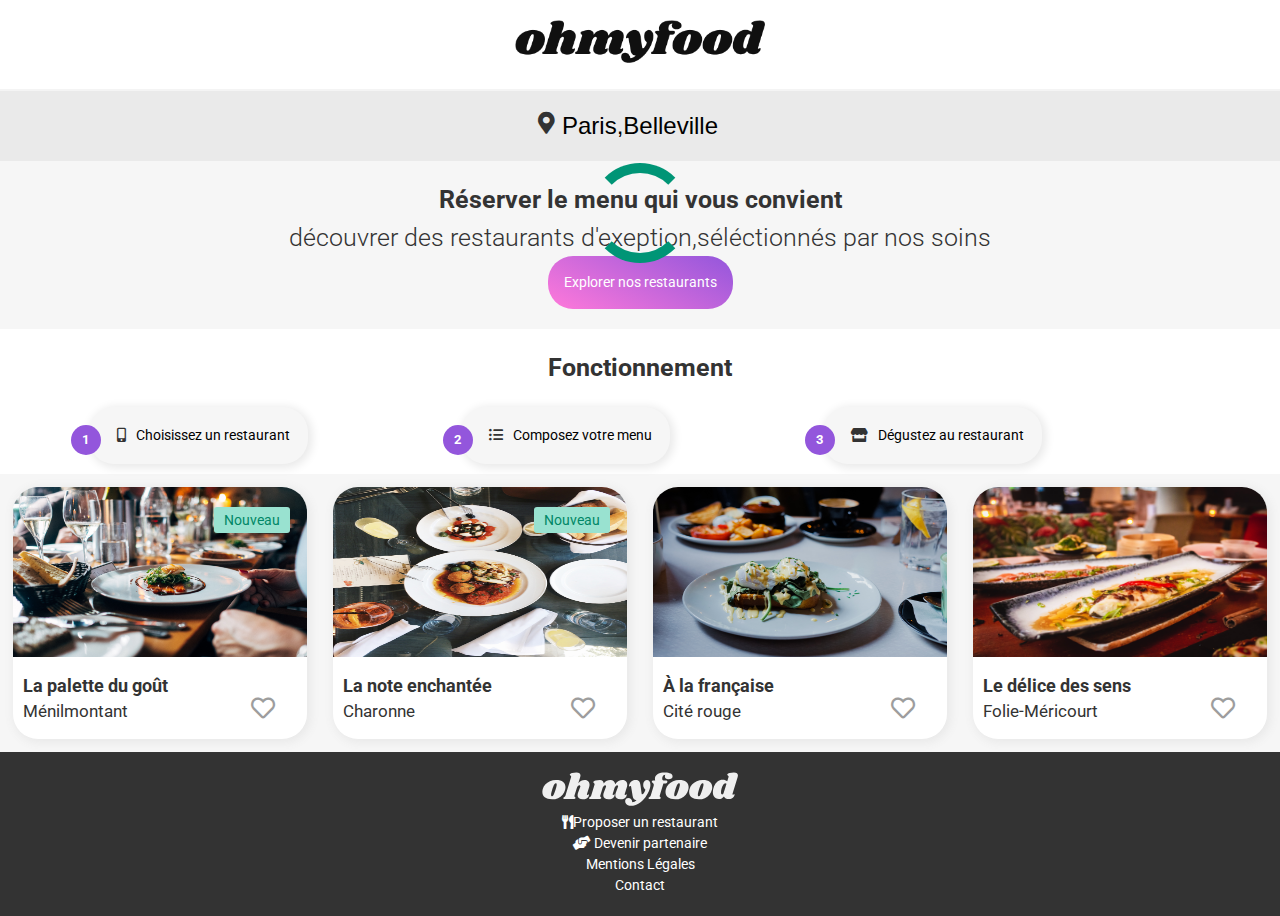
==== index.html @ 06ee43fe "update project" ====
<!DOCTYPE html>
<html>

<head>
    <meta charset="UTF-8" />
    <meta content="IE=edge" http-equiv="X-UA-Compatible">
    <meta content="width=device-width, initial-scale=1, user-scalable=0" name="viewport">
    <title>Bienvenue chez OhMyFood votre nouveau restaurant</title>
    <meta name="description" content="Bienvenue chez OhMyFood votre nouveau restaurant" />
    <link rel="shortcut icon" href="images/logo/ohmyfood@2x.svg" type="image/x-icon" />
    <link rel="preconnect" href="https://fonts.gstatic.com" />
    <link href="https://fonts.googleapis.com/css2?family=Shrikhand&display=swap" rel="stylesheet" />
    <link rel="preconnect" href="https://fonts.gstatic.com" />
    <link rel="preconnect" href="https://fonts.gstatic.com" />
    <link rel="preconnect" href="https://fonts.gstatic.com">
    <link href="https://fonts.googleapis.com/css2?family=Roboto:ital,wght@0,100;0,300;0,400;0,500;0,700;0,900;1,100;1,300;1,400;1,500;1,700;1,900&display=swap" rel="stylesheet">
    <link rel="stylesheet" href="https://use.fontawesome.com/releases/v5.8.1/css/all.css" crossorigin="anonymous">
    <link rel="stylesheet" href="https://cdnjs.cloudflare.com/ajax/libs/font-awesome/4.7.0/css/font-awesome.min.css">
    <link rel="stylesheet" href="main.css">

</head>

<body>
    <div id="Bloc-page">
        <header class="acceuil">
            <div id="titre-principal">
                <img src="images/logo/ohmyfood.png" alt="logo-ohmyfood" />
            </div>

            <div class="localisation">
                <form method="post" action="#">
                    <i class="fas fa-map-marker-alt"></i>
                    <input type="text" name="recherche" id="recherche" placeholder="Paris,Belleville" />
            </div>
        </header>
        <div id="explorer">

            <span>Réserver le menu qui vous convient</span>
            <p>découvrer des restaurants d'exeption,séléctionnés par nos soins</p>
            <a href="#Acceuil" class="custom-button">Explorer nos restaurants</a>
        </div>
        <div id="fonctionnement">
            <span>Fonctionnement</span>
            <ol>
                <li><span class="number">1</span><i class="fas fa-mobile-alt"></i><a href="#">Choisissez un
                        restaurant</a></li>
                <li><span class="number">2</span><i class="fas fa-list-ul"></i><a href="#">Composez votre menu</a></li>
                <li><span class="number">3</span><i class="fas fa-store"></i><a href="#">Dégustez au restaurant</a></li>
            </ol>
        </div>
        <div id="restaurant">
            <div class="item">
                <a href="La_palette_de_gout.html"> <img src="images/restaurants/jay-wennington-N_Y88TWmGwA-unsplash.jpg" alt="palette de gout" title="palette de gout" /></a>
                <div class="heart-block">

                    <div class="name">
                        <p>La palette du goût</p>
                        <span>Ménilmontant</span>
                    </div>

                    <div class="like"><i class="far fa-heart default-icon"></i><i class="fas fa-heart hover-icon"></i>
                    </div>
                </div>
                <div class="nouveau"><span>Nouveau</span></div>
            </div>
            <div class="item">
                <a href="La_note_enchantee.html"><img src="images/restaurants/stil-u2Lp8tXIcjw-unsplash.jpg" alt="La note enchantée" title="La note enchantée" /></a>
                <div class="heart-block">
                    <div class="name">
                        <p>La note enchantée</p>
                        <span>Charonne</span>
                    </div>

                    <div class="like"><i class="far fa-heart default-icon"></i><i class="fas fa-heart hover-icon"></i>
                    </div>


                </div>
                <div class="nouveau"><span>Nouveau</span></div>
            </div>

            <div class="item">
                <a href="A_la_francaise.html"> <img src="images/restaurants/toa-heftiba-DQKerTsQwi0-unsplash.jpg" alt="À la française" title="À la française" /></a>
                <div class="heart-block">
                    <div class="name">
                        <p>À la française</p>
                        <span>Cité rouge</span>
                    </div>
                    <div class="like"><i class="far fa-heart default-icon"></i><i class="fas fa-heart hover-icon"></i>
                    </div>
                </div>
            </div>
            <div class="item">
                <a href="Le_delice_des_sens.html"><img src="images/restaurants/louis-hansel-shotsoflouis-qNBGVyOCY8Q-unsplash.jpg" alt="Le délice des sens" title="Le délice des sens" /></a>
                <div class="heart-block">
                    <div class="name">
                        <p>Le délice des sens</p>
                        <span>Folie-Méricourt</span>
                    </div>
                    <div class="like"><i class="far fa-heart default-icon"></i><i class="fas fa-heart hover-icon"></i>
                    </div>
                </div>
            </div>
        </div>

        <footer>
            <div class="footer">
                <div class="footer__logo"> <img src="images/logo/ohmyfood@2x.svg" alt="logo-ohmyfood" /></div>
                <div class="footer__url">
                    <ul class="footer__url__list">
                        <li> <a href="#"><i class="fas fa-utensils footer__icon"></i>Proposer un restaurant</a></li>
                        <li>
                            <a href="#"></a><i class="fas fa-hands-helping footer__icon"></i> Devenir partenaire</a>
                        </li>
                        <li><a href="#">Mentions Légales</a></li>
                        <li><a href="mailto:test@test.local">Contact</a></li>
                    </ul>
                </div>
            </div>
        </footer>
        <div class="spinloader spinloader--full-height"></div>


</body>

</html>
---- main.css ----
@charset "UTF-8";
/*! minireset.css v0.0.6 | MIT License | github.com/jgthms/minireset.css */
html,
body,
p,
ol,
ul,
li,
dl,
dt,
dd,
blockquote,
figure,
fieldset,
legend,
textarea,
pre,
iframe,
hr,
h1,
h2,
h3,
h4,
h5,
h6 {
  margin: 0;
  padding: 0; }

h1,
h2,
h3,
h4,
h5,
h6 {
  font-size: 100%;
  font-weight: normal; }

ul {
  list-style: none; }

button,
input,
select {
  margin: 0; }

html {
  box-sizing: border-box; }

*,
*::before,
*::after {
  box-sizing: inherit; }

img,
video {
  height: auto;
  max-width: 100%; }

iframe {
  border: 0; }

table {
  border-collapse: collapse;
  border-spacing: 0; }

td,
th {
  padding: 0; }

/*Coleurs de base du site*/
/*Charte d'écriture*/
/*Font type*/
html,
body {
  overflow-x: hidden; }

img {
  max-width: 100%; }

header {
  display: flex;
  flex-direction: column;
  background-color: #e9e9e9; }
  header div#titre-principal {
    text-align: center;
    padding: 15px;
    background: white;
    box-shadow: 0 1px 4px #000;
    border-bottom: 2px solid #f4f4f4;
    padding: 20px; }

footer a {
  text-decoration: none;
  color: #fff; }

.footer {
  background: #333;
  padding: 20px;
  text-align: center;
  color: #fff;
  float: left;
  width: 100%; }
  .footer__logo {
    filter: invert(50); }

.footer-icon {
  margin-right: 15px; }

/*Coleurs de base du site*/
/*Charte d'écriture*/
/*Font type*/
div#fonctionnement {
  text-align: center;
  background-color: white;
  padding: 20px; }
  div#fonctionnement span {
    font-weight: bold;
    font-size: 25px;
    text-align: center;
    display: block;
    margin-bottom: 20px; }
  div#fonctionnement ol {
    width: 100%;
    float: left;
    list-style: none;
    background-color: white; }
    div#fonctionnement ol li {
      padding: 18px;
      border-radius: 25px;
      background-color: #f6f6f6;
      display: inline-block;
      margin-bottom: 10px;
      position: relative;
      margin-right: 150px;
      box-shadow: 2px 2px 10px 2px #e9e9e9; }
      @media (max-width: 991.98px) {
        div#fonctionnement ol li {
          width: 100%;
          margin-bottom: 16px; } }
      div#fonctionnement ol li span.number {
        background-color: #9356dc;
        border-radius: 25px;
        font-size: small;
        color: white;
        width: 30px;
        height: 30px;
        line-height: 30px;
        left: -18px;
        position: absolute; }
        @media (max-width: 991.98px) {
          div#fonctionnement ol li span.number {
            left: 0; } }
      div#fonctionnement ol li:hover {
        background-color: #afafaf; }
        div#fonctionnement ol li:hover i.fas {
          color: #9356dc; }
      div#fonctionnement ol li i.fas {
        padding-left: 10px;
        padding-right: 10px; }
      div#fonctionnement ol li a {
        color: #000;
        text-decoration: none; }

div#explorer {
  text-align: center;
  padding: 20px; }
  div#explorer span {
    font-weight: bold;
    font-size: 25px; }
  div#explorer p {
    font-size: 25px;
    font-weight: 300; }

.localisation form {
  background: #eaeaea;
  padding: 20px;
  position: relative; }
  .localisation form .fa-map-marker-alt {
    position: absolute;
    left: 42%;
    top: 21px;
    font-size: 22px; }
    @media (max-width: 991.98px) {
      .localisation form .fa-map-marker-alt {
        left: 0px; } }
.localisation #recherche {
  width: 100%;
  height: 30px;
  border: none;
  background: none;
  text-align: center;
  font-size: 24px; }
  .localisation #recherche:focus {
    outline: none; }
  .localisation #recherche::placeholder {
    color: #000; }

div#restaurant {
  display: block;
  float: left;
  width: 100%;
  background: #f6f6f6; }
  @media (max-width: 991.98px) {
    div#restaurant {
      padding: 25px; } }
  div#restaurant .item {
    display: block;
    float: left;
    width: 23%;
    position: relative;
    background: #fff;
    margin: 1%;
    border-radius: 25px;
    box-shadow: 2px 2px 10px 2px #e9e9e9; }
    @media (max-width: 991.98px) {
      div#restaurant .item {
        float: none;
        width: 100%;
        margin: 0;
        margin-bottom: 15px; } }
    div#restaurant .item .nouveau {
      background: #99e2d0;
      color: #008766;
      position: absolute;
      padding: 2px 10px;
      border-radius: 3px;
      font-size: 15px;
      font-weight: bold;
      top: 20px;
      right: 17px; }
      div#restaurant .item .nouveau span {
        font-size: 14px;
        font-weight: 400; }
    div#restaurant .item a img {
      width: 100%;
      display: flex;
      float: left;
      display: inline;
      height: 170px;
      border-radius: 25px 25px 0px 0px; }
      @media (max-width: 991.98px) {
        div#restaurant .item a img {
          height: auto; } }
    div#restaurant .item .name {
      float: left; }
      div#restaurant .item .name span {
        font-size: larger;
        font-weight: 400; }
    div#restaurant .item .heart {
      text-align: right; }
    div#restaurant .item p {
      font-size: large;
      font-weight: bold; }
    div#restaurant .item i {
      cursor: pointer;
      top: 20px;
      position: relative; }

.heart-block {
  display: flex;
  justify-content: space-between;
  flex-direction: row;
  flex-wrap: nowrap;
  width: 100%;
  padding: 15px 10px; }
  .heart-block .like {
    position: relative;
    margin-right: 22px;
    margin-top: 4px;
    float: left; }
    .heart-block .like i {
      color: #9d9d9d;
      font-size: 24px;
      left: 50%; }
    .heart-block .like .hover-icon {
      left: 0;
      opacity: 0;
      position: absolute; }
      .heart-block .like .hover-icon:hover {
        background: linear-gradient(#ff79da, #9356dc);
        -webkit-text-fill-color: transparent;
        -webkit-background-clip: text;
        opacity: 1;
        z-index: 999; }
    .heart-block .like:hover {
      cursor: pointer;
      overflow: hidden;
      opacity: 1; }
    .heart-block .like .default-icon:hover {
      opacity: 0; }

.heart-block .like .hover-icon:hover, .heart-block .like:hover, .image-entete .hover-icon:hover, .image-entete:hover, .image-entete .default-icon:hover {
  transition: 1s 0s ease; }

body {
  background-color: #fff;
  color: #333;
  font-family: Roboto, sans-serif;
  font-size: 0.875rem;
  line-height: 1.5;
  margin: 0;
  text-align: left;
  overflow-x: hidden; }

div#Bloc-page {
  background-color: #f6f6f6;
  position: relative;
  z-index: 99; }
  div#Bloc-page a {
    text-decoration: none; }

header div#titre-principal {
  text-align: center;
  padding: 15px;
  background: white;
  box-shadow: 0 1px 4px #000;
  border-bottom: 2px solid #f4f4f4;
  padding: 20px; }
  header div#titre-principal a {
    text-decoration: none;
    color: black;
    width: 50px;
    font-size: 20px;
    position: absolute;
    top: 30px;
    left: -8px; }
  header div#titre-principal img {
    height: auto;
    max-width: 100%;
    width: 250px; }

.image-entete img {
  width: 100%;
  height: 500px;
  display: flex;
  margin: auto;
  text-align: center; }
.image-entete h1 {
  width: 100%;
  font-style: italic;
  font-weight: 900;
  text-align: center;
  background-color: #fff;
  border-radius: 25px 25px 25px 25px;
  position: relative;
  top: -38px;
  padding: 20px;
  font-size: 25px; }
.image-entete .like {
  position: relative;
  bottom: 88px;
  left: 90%; }
.image-entete i {
  color: #9d9d9d;
  font-size: 24px;
  left: 50%; }
.image-entete .hover-icon {
  left: 0px;
  opacity: 0;
  position: absolute; }
  .image-entete .hover-icon:hover {
    background: linear-gradient(#ff79da, #9356dc);
    -webkit-text-fill-color: transparent;
    -webkit-background-clip: text;
    opacity: 1;
    z-index: 999; }
.image-entete:hover {
  cursor: pointer;
  overflow: hidden;
  opacity: 1; }
.image-entete .default-icon:hover {
  opacity: 0; }

.heart-block .like .hover-icon:hover, .heart-block .like:hover, .image-entete .hover-icon:hover, .image-entete:hover, .image-entete .default-icon:hover {
  transition: 1s 0s ease; }

.block-item {
  margin-bottom: 15px;
  padding: 20px; }
  .block-item .title::after {
    display: block;
    height: 2px;
    width: 70px;
    background: #99E2D0;
    content: " "; }
  .block-item ul li {
    background: #fff;
    margin-top: 15px;
    padding: 15px;
    border-radius: 15px;
    box-shadow: 0px 8px 0px -2px #e7e7e7;
    display: flex;
    overflow: hidden;
    cursor: pointer; }
    .block-item ul li i {
      color: #fff;
      font-size: 27px;
      transform: Rotate(180deg);
      transition-duration: 1s; }
    .block-item ul li:hover .checkbox {
      margin-right: -1rem; }
      .block-item ul li:hover .checkbox i {
        transform: Rotate(0deg); }
    .block-item ul li .item-header {
      flex: 25;
      justify-content: flex-end;
      align-items: flex-end; }
    .block-item ul li .item-price {
      display: flex;
      justify-content: center;
      align-items: center; }
    .block-item ul li .checkbox {
      display: flex;
      justify-content: center;
      align-items: center;
      margin-right: -50px;
      background-color: #99e2d0;
      margin: -1rem -5rem -1rem 1rem;
      width: 4rem;
      transition-duration: .5s; }
    .block-item ul li h2 {
      margin-bottom: 10px;
      font-weight: bold; }
    .block-item ul li span {
      font-weight: 400; }
      .block-item ul li span.price {
        float: right;
        font-weight: bold; }

.Commander {
  cursor: pointer;
  background: linear-gradient(27deg, #9356DC, #FF79DA 100%);
  text-decoration: none;
  padding: 16px;
  border-radius: 25px;
  color: white;
  width: max-content;
  position: relative;
  margin: auto;
  margin-bottom: 10px; }

/*Coleurs de base du site*/
/*Charte d'écriture*/
/*Font type*/
.custom-button {
  padding: 16px;
  display: inline-block;
  border-radius: 25px;
  color: #fff;
  text-decoration: none;
  background: linear-gradient(27deg, #ff79da, #9356dc 100%);
  text-align: center; }

.spinloader {
  display: flex;
  justify-content: center;
  overflow: hidden;
  position: relative; }
  .spinloader::after {
    content: "";
    width: 100px;
    height: 100px;
    border: 10px solid transparent;
    border-top-color: #009576;
    border-bottom-color: #009576;
    border-radius: 50%;
    -webkit-animation: spinloader 3s forwards;
    animation: spinloader 3s forwards; }
  .spinloader--full-height {
    align-items: center;
    height: 100%;
    position: absolute;
    left: 0;
    right: 0;
    top: 0;
    margin: 0 auto; }

@keyframes spinloader {
  from {
    transform: rotate(0deg);
    opacity: 1; }
  to {
    transform: rotate(360deg);
    opacity: 0; } }
.animate-card {
  position: relative;
  -webkit-animation-name: animate-card;
  -webkit-animation-duration: 2s;
  animation-name: animate-card;
  animation-duration: 2s; }

@-webkit-keyframes animate-card {
  from {
    bottom: -50px;
    opacity: 0; }
  to {
    bottom: 0px;
    opacity: 1; } }
@keyframes animate-card {
  from {
    bottom: -50px;
    opacity: 0; }
  to {
    bottom: 0;
    opacity: 1; } }

/*# sourceMappingURL=main.css.map */
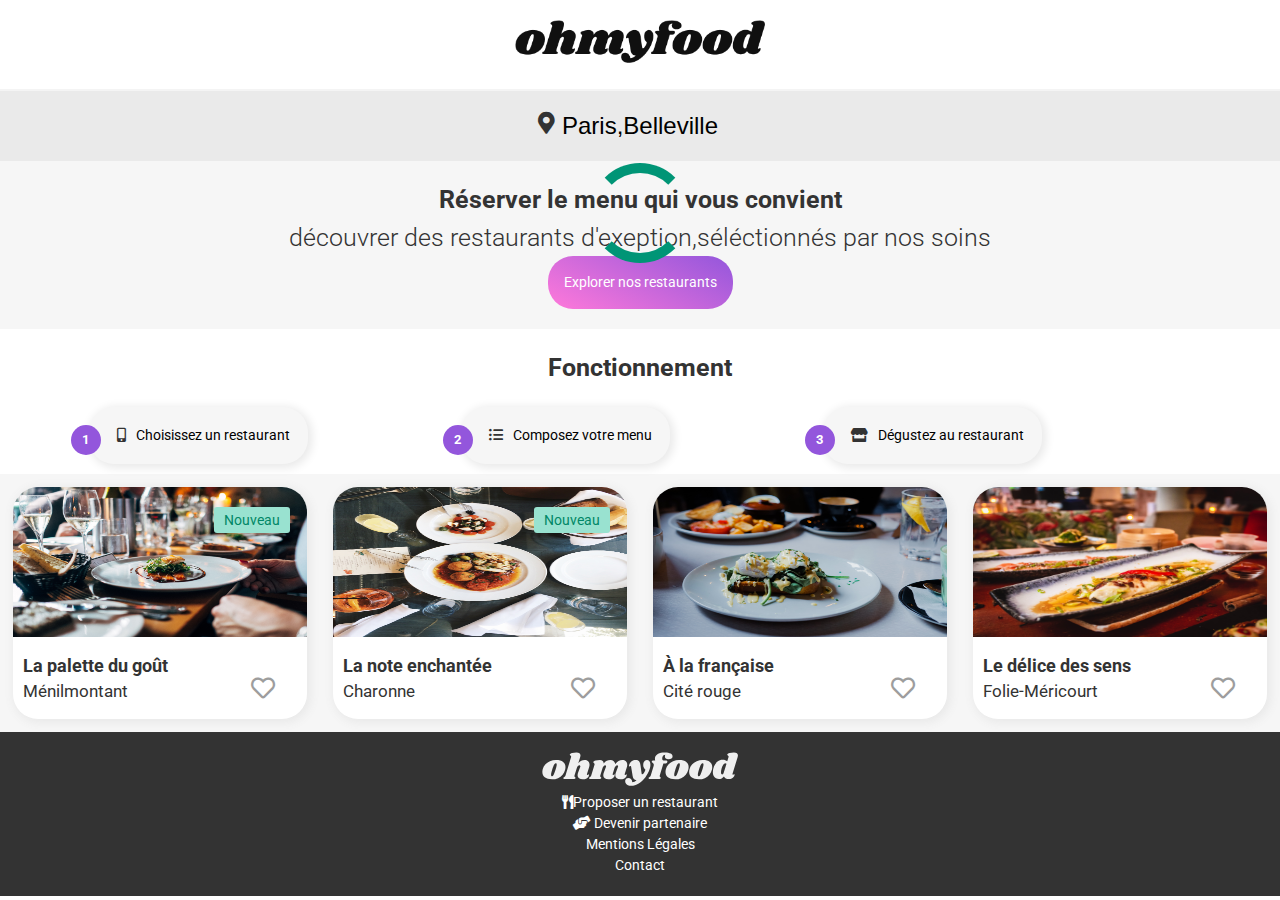
==== commit f783473e: "update project" ====
--- a/index.html
+++ b/index.html
@@ -1,5 +1,5 @@
 <!DOCTYPE html>
-<html>
+<html lang="fr">
 
 <head>
     <meta charset="UTF-8" />
@@ -26,11 +26,11 @@
             <div id="titre-principal">
                 <img src="images/logo/ohmyfood.png" alt="logo-ohmyfood" />
             </div>
-
             <div class="localisation">
                 <form method="post" action="#">
                     <i class="fas fa-map-marker-alt"></i>
                     <input type="text" name="recherche" id="recherche" placeholder="Paris,Belleville" />
+                </form>
             </div>
         </header>
         <div id="explorer">
@@ -78,7 +78,6 @@
                 </div>
                 <div class="nouveau"><span>Nouveau</span></div>
             </div>
-
             <div class="item">
                 <a href="A_la_francaise.html"> <img src="images/restaurants/toa-heftiba-DQKerTsQwi0-unsplash.jpg" alt="À la française" title="À la française" /></a>
                 <div class="heart-block">
@@ -86,10 +85,16 @@
                         <p>À la française</p>
                         <span>Cité rouge</span>
                     </div>
+
                     <div class="like"><i class="far fa-heart default-icon"></i><i class="fas fa-heart hover-icon"></i>
                     </div>
+
+
                 </div>
+
             </div>
+
+
             <div class="item">
                 <a href="Le_delice_des_sens.html"><img src="images/restaurants/louis-hansel-shotsoflouis-qNBGVyOCY8Q-unsplash.jpg" alt="Le délice des sens" title="Le délice des sens" /></a>
                 <div class="heart-block">
@@ -110,7 +115,7 @@
                     <ul class="footer__url__list">
                         <li> <a href="#"><i class="fas fa-utensils footer__icon"></i>Proposer un restaurant</a></li>
                         <li>
-                            <a href="#"></a><i class="fas fa-hands-helping footer__icon"></i> Devenir partenaire</a>
+                            <a href="#"><i class="fas fa-hands-helping footer__icon"></i> Devenir partenaire</a>
                         </li>
                         <li><a href="#">Mentions Légales</a></li>
                         <li><a href="mailto:test@test.local">Contact</a></li>
@@ -120,7 +125,7 @@
         </footer>
         <div class="spinloader spinloader--full-height"></div>
 
-
+    </div>
 </body>
 
 </html>--- a/main.css
+++ b/main.css
@@ -236,16 +236,19 @@
       display: flex;
       float: left;
       display: inline;
-      height: 170px;
+      height: 150px;
       border-radius: 25px 25px 0px 0px; }
       @media (max-width: 991.98px) {
         div#restaurant .item a img {
-          height: auto; } }
+          height: 150px; } }
     div#restaurant .item .name {
       float: left; }
       div#restaurant .item .name span {
         font-size: larger;
         font-weight: 400; }
+      @media (min-width: 992px) and (max-width: 1199.98px) {
+        div#restaurant .item .name {
+          height: 80px; } }
     div#restaurant .item .heart {
       text-align: right; }
     div#restaurant .item p {
